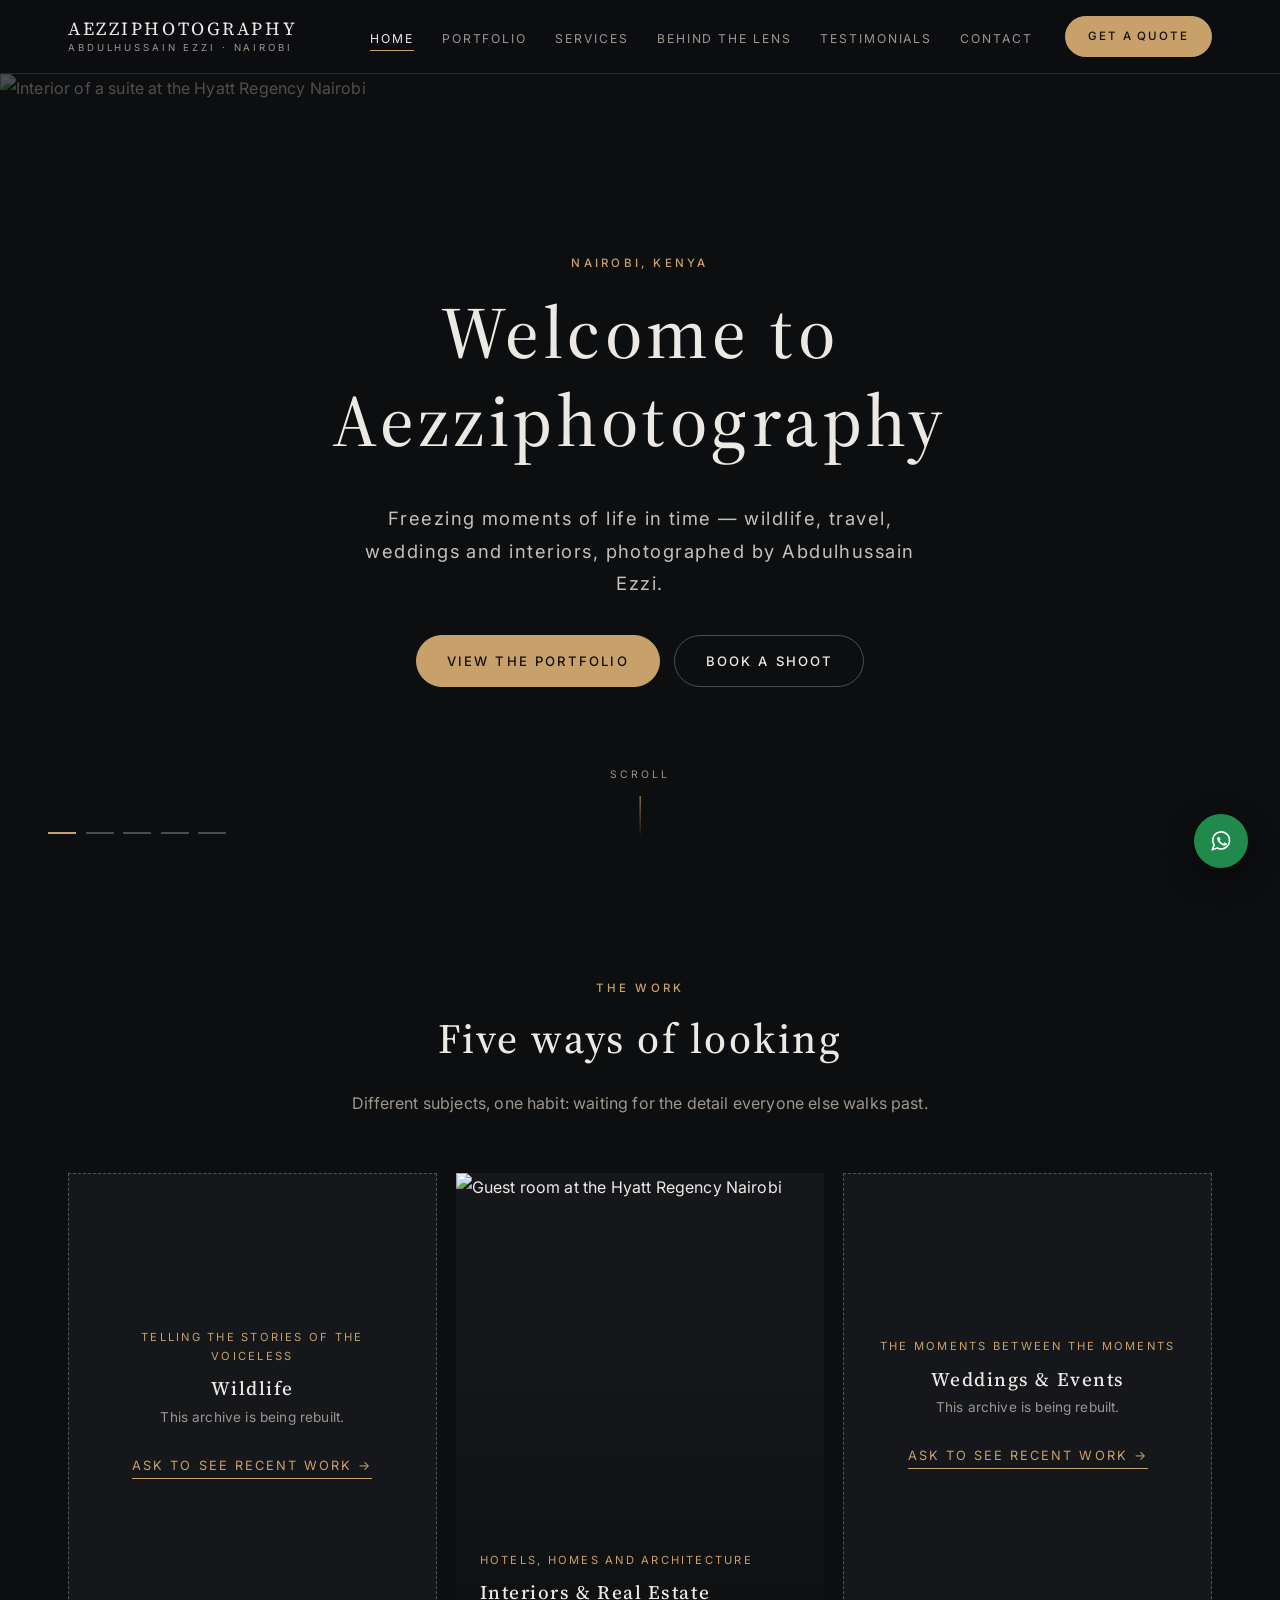
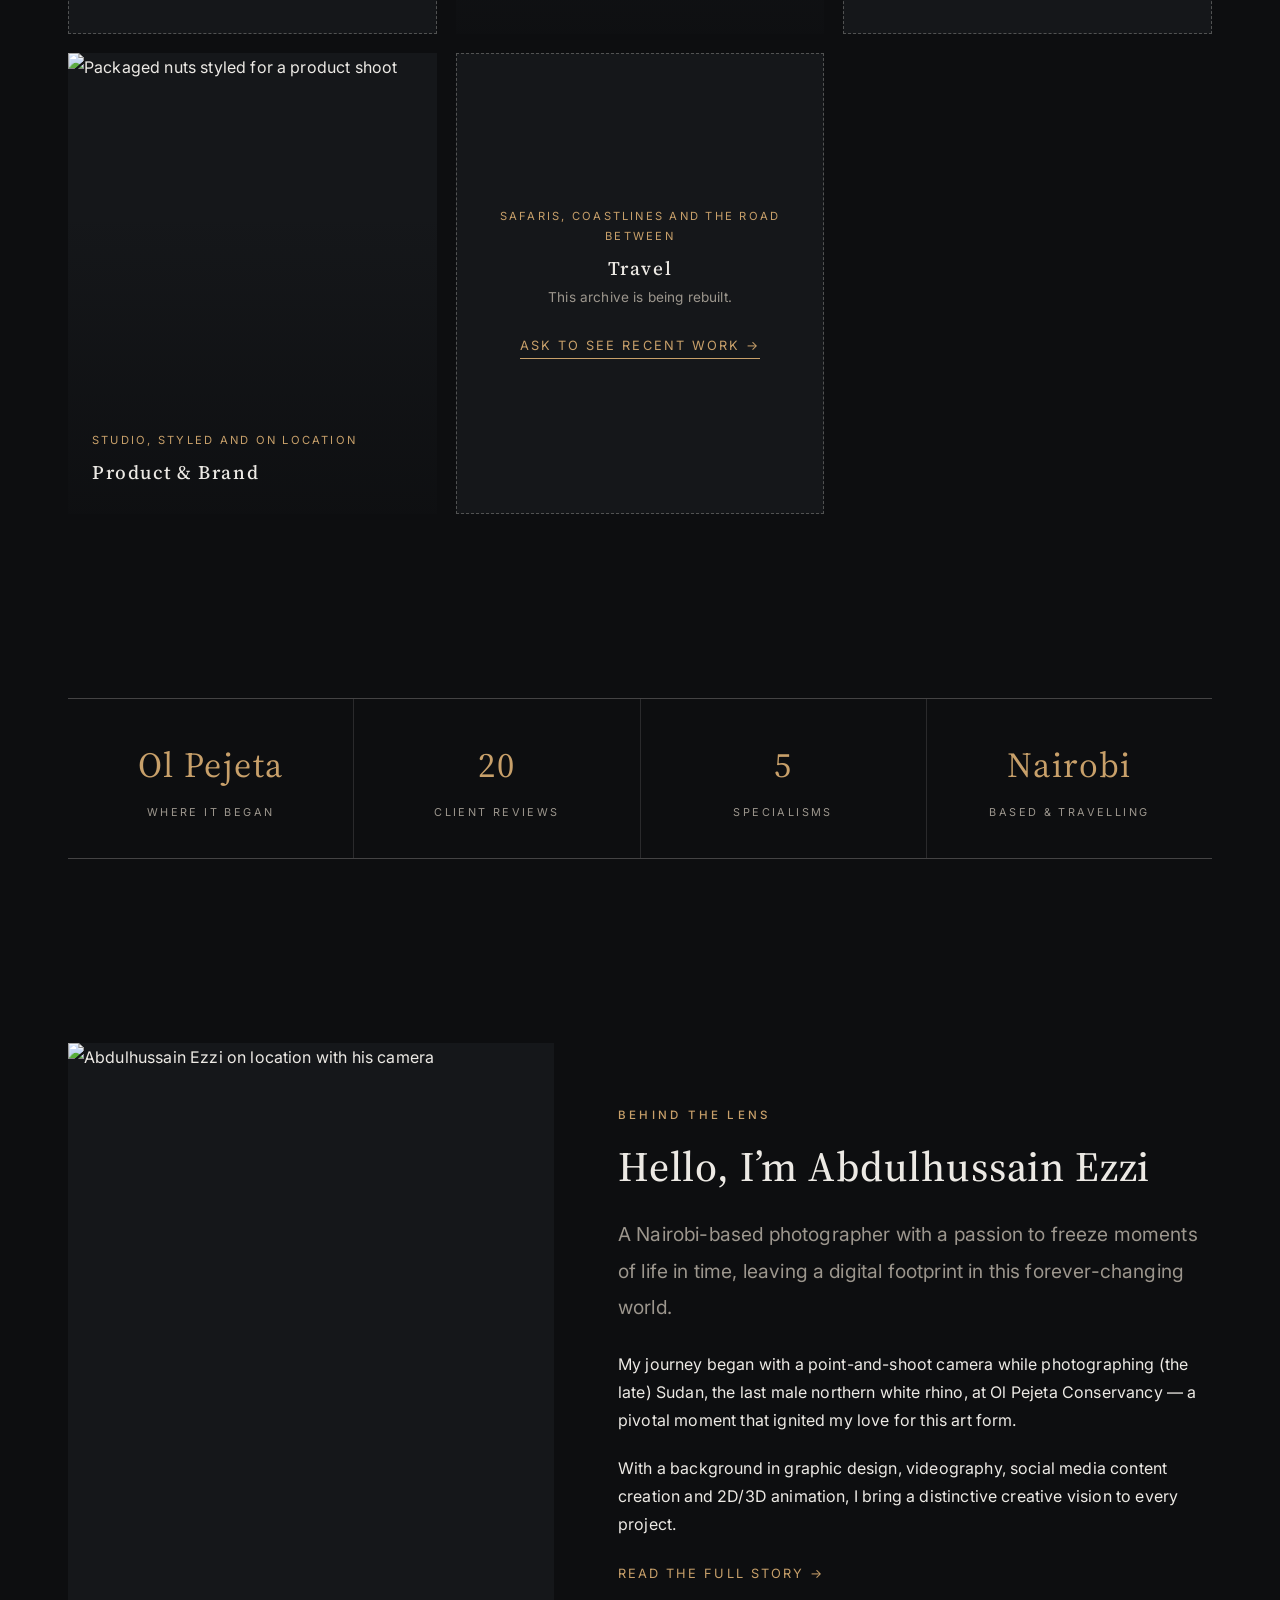
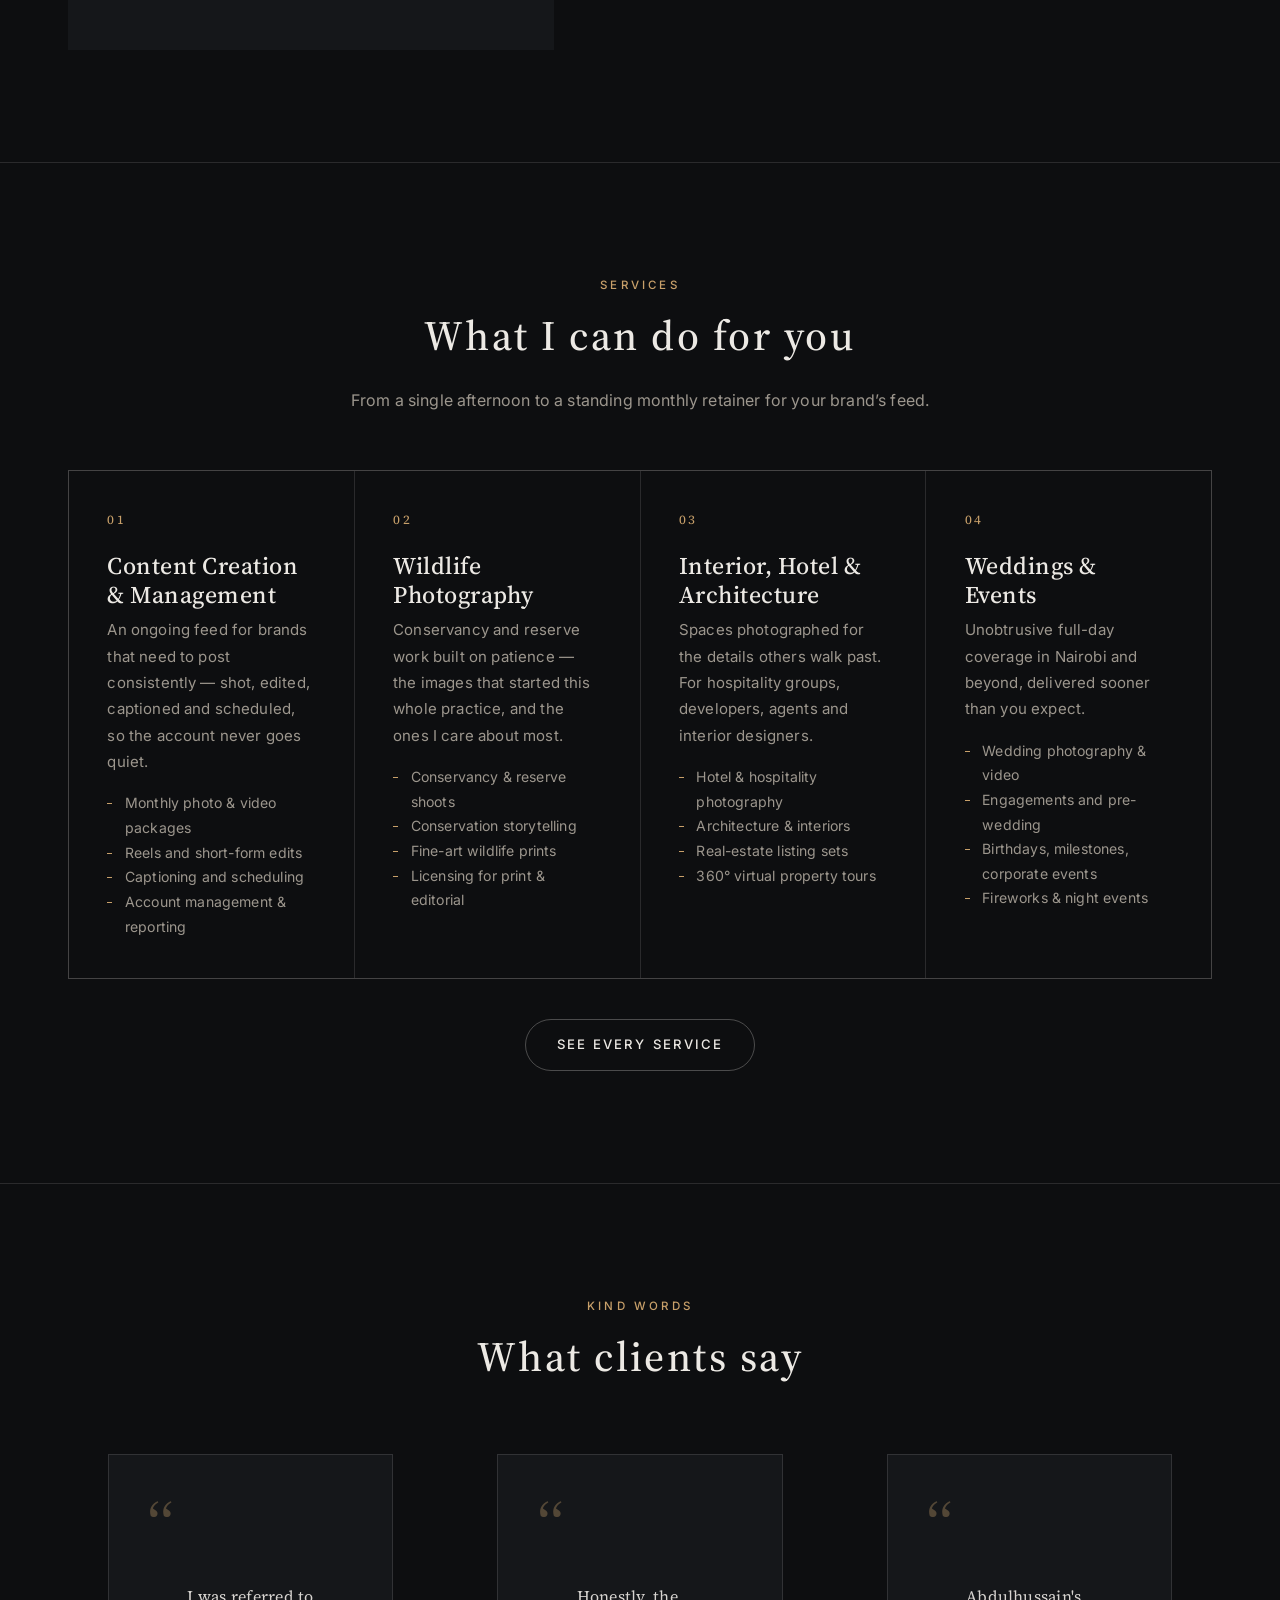
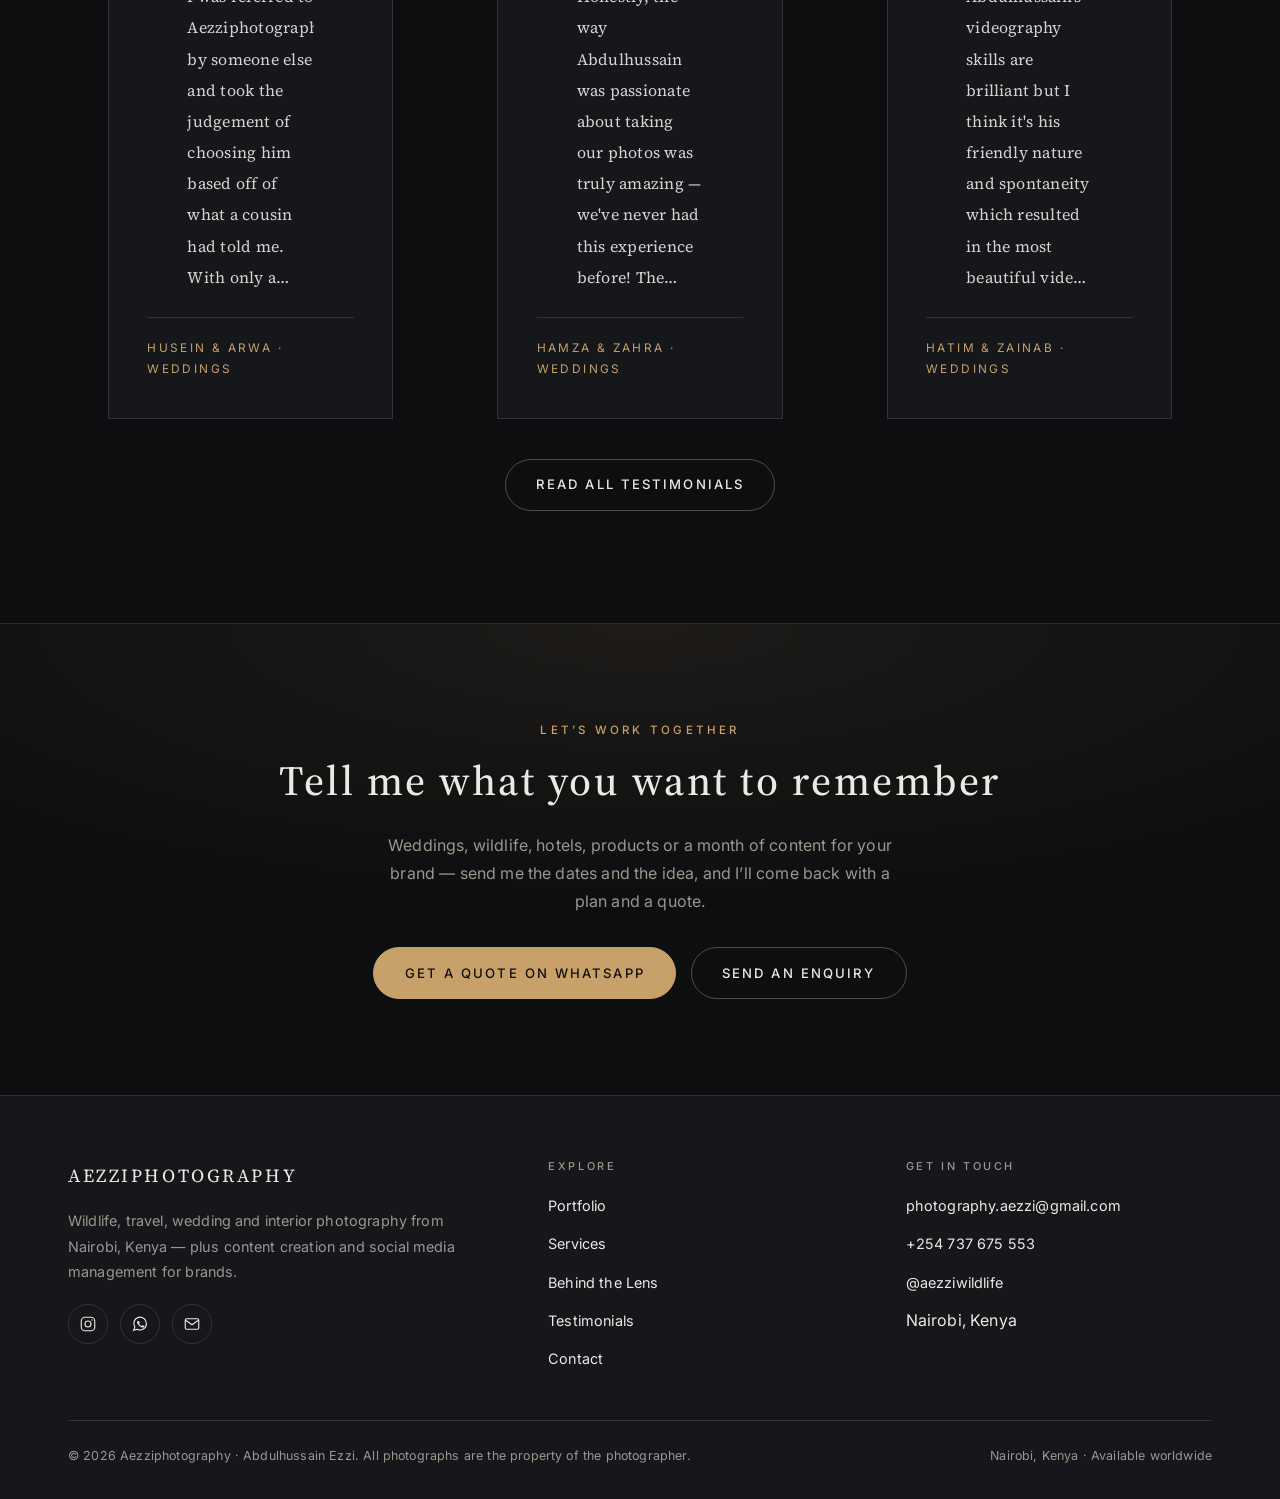
==== index.html @ a9b5842e "Build the Aezziphotography site as a static, build-free rebuild Rebuilds the WordPress (Kaze + Jetpa" ====
<!doctype html>
<html lang="en">
<head>
  <meta charset="utf-8">
  <meta name="viewport" content="width=device-width, initial-scale=1">
  <meta name="theme-color" content="#0d0e10">
  <link rel="icon" href="data:image/svg+xml,<svg xmlns='http://www.w3.org/2000/svg' viewBox='0 0 32 32'><rect width='32' height='32' fill='%230d0e10'/><text x='16' y='23' font-family='Georgia,serif' font-size='19' fill='%23c8a06a' text-anchor='middle'>A</text></svg>">
  <link rel="preconnect" href="https://fonts.googleapis.com">
  <link rel="preconnect" href="https://fonts.gstatic.com" crossorigin>
  <link href="https://fonts.googleapis.com/css2?family=Inter:wght@400;500&family=Source+Serif+4:opsz,wght@8..60,400;8..60,500;8..60,600&display=swap" rel="stylesheet">
  <link rel="stylesheet" href="assets/css/styles.css">
  <title>Aezziphotography — Abdulhussain Ezzi | Photographer in Nairobi, Kenya</title>
  <meta name="description" content="Abdulhussain Ezzi is a Nairobi-based photographer specialising in wildlife, travel, wedding and interior/real-estate photography, with content creation and social media management for brands.">
  <meta property="og:title" content="Aezziphotography — Abdulhussain Ezzi">
  <meta property="og:description" content="Wildlife, travel, wedding and interior photography from Nairobi, Kenya.">
  <meta property="og:type" content="website">
  <meta property="og:image" content="https://aezziphotography.com/wp-content/uploads/2024/08/hyatt-regency-nairobi-4.jpg?w=1200">
  <script type="application/ld+json">
  {
    "@context": "https://schema.org",
    "@type": "ProfessionalService",
    "name": "Aezziphotography",
    "founder": "Abdulhussain Ezzi",
    "description": "Wildlife, travel, wedding and interior/real-estate photography, videography and social media content creation.",
    "address": { "@type": "PostalAddress", "addressLocality": "Nairobi", "addressCountry": "KE" },
    "email": "photography.aezzi@gmail.com",
    "telephone": "+254737675553",
    "sameAs": ["https://www.instagram.com/aezziwildlife/"],
    "areaServed": "Kenya"
  }
  </script>
</head>
<body>
  <a class="skip-link" href="#main">Skip to content</a>

  <header class="site-header">
    <div class="site-header__inner">
      <a class="brand" href="index.html">
        <span class="brand__name">Aezziphotography</span>
        <span class="brand__tag">Abdulhussain Ezzi &middot; Nairobi</span>
      </a>

      <button class="nav-toggle" type="button" aria-expanded="false"
              aria-controls="primary-nav" aria-label="Toggle navigation">
        <span class="nav-toggle__bar"></span>
        <span class="nav-toggle__bar"></span>
        <span class="nav-toggle__bar"></span>
      </button>

      <nav class="nav" id="primary-nav" aria-label="Primary">
        <ul class="nav__list">
          <li><a class="nav__link" href="index.html">Home</a></li>
          <li><a class="nav__link" href="portfolio.html">Portfolio</a></li>
          <li><a class="nav__link" href="services.html">Services</a></li>
          <li><a class="nav__link" href="about.html">Behind the Lens</a></li>
          <li><a class="nav__link" href="testimonials.html">Testimonials</a></li>
          <li><a class="nav__link" href="contact.html">Contact</a></li>
        </ul>
        <a class="btn btn--solid nav__cta" data-href="whatsapp"
           href="http://wa.link/4n0kmk" target="_blank" rel="noopener">Get a quote</a>
      </nav>
    </div>
  </header>

  <main id="main">
    <section class="hero">
      <div class="slideshow" data-slideshow aria-hidden="true"></div>
      <div class="hero__content">
        <span class="eyebrow">Nairobi, Kenya</span>
        <h1 class="hero__title">Welcome to Aezziphotography</h1>
        <p class="hero__sub">
          Freezing moments of life in time &mdash; wildlife, travel, weddings and interiors,
          photographed by Abdulhussain Ezzi.
        </p>
        <div class="btn-row btn-row--center">
          <a class="btn btn--solid" href="portfolio.html">View the portfolio</a>
          <a class="btn" href="contact.html">Book a shoot</a>
        </div>
      </div>
      <div class="slideshow__dots" data-slideshow-dots></div>
      <span class="hero__scroll">Scroll</span>
    </section>

    <section class="section">
      <div class="wrap">
        <div class="section-head reveal">
          <span class="eyebrow">The work</span>
          <h2>Five ways of looking</h2>
          <p>Different subjects, one habit: waiting for the detail everyone else walks past.</p>
        </div>
        <div class="cat-grid" data-categories></div>
      </div>
    </section>

    <section class="section--tight">
      <div class="wrap">
        <div class="stats reveal">
          <div class="stat"><span class="stat__value">Ol Pejeta</span><span class="stat__label">Where it began</span></div>
          <div class="stat"><span class="stat__value">20</span><span class="stat__label">Client reviews</span></div>
          <div class="stat"><span class="stat__value">5</span><span class="stat__label">Specialisms</span></div>
          <div class="stat"><span class="stat__value">Nairobi</span><span class="stat__label">Based &amp; travelling</span></div>
        </div>
      </div>
    </section>

    <section class="section">
      <div class="wrap">
        <div class="split">
          <div class="split__media reveal">
            <img src="https://aezziphotography.com/wp-content/uploads/2024/07/17220050285415121593955415211141.jpg?w=1000"
                 alt="Abdulhussain Ezzi on location with his camera" loading="lazy" decoding="async">
          </div>
          <div class="reveal">
            <span class="eyebrow">Behind the lens</span>
            <h2>Hello, I&rsquo;m Abdulhussain Ezzi</h2>
            <p class="lede">
              A Nairobi-based photographer with a passion to freeze moments of life in time,
              leaving a digital footprint in this forever-changing world.
            </p>
            <p>
              My journey began with a point-and-shoot camera while photographing (the late) Sudan,
              the last male northern white rhino, at Ol&nbsp;Pejeta Conservancy &mdash; a pivotal
              moment that ignited my love for this art form.
            </p>
            <p>
              With a background in graphic design, videography, social media content creation and
              2D/3D animation, I bring a distinctive creative vision to every project.
            </p>
            <a class="link-arrow" href="about.html">Read the full story &rarr;</a>
          </div>
        </div>
      </div>
    </section>

    <section class="section section--edge">
      <div class="wrap">
        <div class="section-head reveal">
          <span class="eyebrow">Services</span>
          <h2>What I can do for you</h2>
          <p>From a single afternoon to a standing monthly retainer for your brand&rsquo;s feed.</p>
        </div>
        <div class="service-grid" data-services="featured"></div>
        <div class="btn-row btn-row--center" style="margin-top:2.5rem">
          <a class="btn" href="services.html">See every service</a>
        </div>
      </div>
    </section>

    <section class="section section--edge">
      <div class="wrap">
        <div class="section-head reveal">
          <span class="eyebrow">Kind words</span>
          <h2>What clients say</h2>
        </div>
        <div class="quote-grid quote-grid--preview" data-testimonials data-limit="3"></div>
        <div class="btn-row btn-row--center" style="margin-top:2.5rem">
          <a class="btn" href="testimonials.html">Read all testimonials</a>
        </div>
      </div>
    </section>
  <section class="cta">
    <div class="wrap wrap--narrow">
      <span class="eyebrow">Let&rsquo;s work together</span>
      <h2>Tell me what you want to remember</h2>
      <p>Weddings, wildlife, hotels, products or a month of content for your brand &mdash;
         send me the dates and the idea, and I&rsquo;ll come back with a plan and a quote.</p>
      <div class="btn-row btn-row--center">
        <a class="btn btn--solid" data-href="whatsapp"
           href="http://wa.link/4n0kmk" target="_blank" rel="noopener">Get a quote on WhatsApp</a>
        <a class="btn" href="contact.html">Send an enquiry</a>
      </div>
    </div>
  </section>
  </main>
  <footer class="site-footer">
    <div class="wrap">
      <div class="site-footer__grid">
        <div>
          <span class="brand__name">Aezziphotography</span>
          <p style="margin-top:1rem">
            Wildlife, travel, wedding and interior photography from Nairobi, Kenya —
            plus content creation and social media management for brands.
          </p>
          <div class="socials">
            <a data-href="instagram" href="https://www.instagram.com/aezziwildlife/"
               target="_blank" rel="noopener" aria-label="Instagram">
              <svg width="18" height="18" viewBox="0 0 24 24" fill="none" stroke="currentColor" stroke-width="1.5" aria-hidden="true">
                <rect x="3" y="3" width="18" height="18" rx="5"/><circle cx="12" cy="12" r="4"/><circle cx="17.5" cy="6.5" r="1" fill="currentColor" stroke="none"/>
              </svg>
            </a>
            <a data-href="whatsapp" href="http://wa.link/4n0kmk"
               target="_blank" rel="noopener" aria-label="WhatsApp">
              <svg width="18" height="18" viewBox="0 0 24 24" fill="none" stroke="currentColor" stroke-width="1.5" aria-hidden="true">
                <path d="M20.5 11.6a8.4 8.4 0 0 1-12.3 7.4L3.5 20.5l1.6-4.6a8.4 8.4 0 1 1 15.4-4.3Z"/>
                <path d="M8.9 8.3c.2-.4.4-.4.7-.4h.5c.2 0 .4 0 .6.5l.8 1.9c.1.2 0 .4-.1.5l-.4.5c-.1.2-.2.3 0 .6a7 7 0 0 0 3 2.6c.3.1.5.1.6-.1l.6-.7c.2-.2.3-.2.6-.1l1.8.9c.3.1.4.2.4.4a2 2 0 0 1-1.3 1.7c-.6.2-1.4.3-3.7-.7a9.4 9.4 0 0 1-4.3-4.2c-.7-1.3-.7-2.3-.5-2.9Z" fill="currentColor" stroke="none"/>
              </svg>
            </a>
            <a data-href="email" href="mailto:photography.aezzi@gmail.com" aria-label="Email">
              <svg width="18" height="18" viewBox="0 0 24 24" fill="none" stroke="currentColor" stroke-width="1.5" aria-hidden="true">
                <rect x="3" y="5" width="18" height="14" rx="2"/><path d="m3.5 7 8.5 6 8.5-6"/>
              </svg>
            </a>
          </div>
        </div>

        <div>
          <h4>Explore</h4>
          <ul class="footer-list">
            <li><a href="portfolio.html">Portfolio</a></li>
            <li><a href="services.html">Services</a></li>
            <li><a href="about.html">Behind the Lens</a></li>
            <li><a href="testimonials.html">Testimonials</a></li>
            <li><a href="contact.html">Contact</a></li>
          </ul>
        </div>

        <div>
          <h4>Get in touch</h4>
          <ul class="footer-list">
            <li><a data-href="email" data-site="email" href="mailto:photography.aezzi@gmail.com">photography.aezzi@gmail.com</a></li>
            <li><a data-href="phone" data-site="phone" href="tel:+254737675553">+254 737 675 553</a></li>
            <li><a data-href="instagram" data-site="instagramHandle" href="https://www.instagram.com/aezziwildlife/" target="_blank" rel="noopener">@aezziwildlife</a></li>
            <li>Nairobi, Kenya</li>
          </ul>
        </div>
      </div>

      <div class="site-footer__base">
        <span>&copy; <span data-year>2026</span> Aezziphotography &middot; Abdulhussain Ezzi. All photographs are the property of the photographer.</span>
        <span>Nairobi, Kenya &middot; Available worldwide</span>
      </div>
    </div>
  </footer>

  <a class="fab" data-href="whatsapp" href="http://wa.link/4n0kmk"
     target="_blank" rel="noopener" aria-label="Message Abdulhussain on WhatsApp">
    <svg width="24" height="24" viewBox="0 0 24 24" fill="none" stroke="currentColor" stroke-width="1.6" aria-hidden="true">
      <path d="M20.5 11.6a8.4 8.4 0 0 1-12.3 7.4L3.5 20.5l1.6-4.6a8.4 8.4 0 1 1 15.4-4.3Z"/>
      <path d="M8.9 8.3c.2-.4.4-.4.7-.4h.5c.2 0 .4 0 .6.5l.8 1.9c.1.2 0 .4-.1.5l-.4.5c-.1.2-.2.3 0 .6a7 7 0 0 0 3 2.6c.3.1.5.1.6-.1l.6-.7c.2-.2.3-.2.6-.1l1.8.9c.3.1.4.2.4.4a2 2 0 0 1-1.3 1.7c-.6.2-1.4.3-3.7-.7a9.4 9.4 0 0 1-4.3-4.2c-.7-1.3-.7-2.3-.5-2.9Z" fill="currentColor" stroke="none"/>
    </svg>
  </a>

  <script src="assets/js/site-data.js"></script>
  <script src="assets/js/main.js"></script>
</body>
</html>
---- assets/css/styles.css ----
/* ==========================================================================
   Aezziphotography — Abdulhussain Ezzi
   Design system + components for a static, build-free photography site.
   ========================================================================== */

/* --------------------------------------------------------------- Tokens -- */
:root {
  --bg:            #0d0e10;
  --bg-elev:       #15171a;
  --bg-elev-2:     #1c1f23;
  --text:          #ece9e4;
  --muted:         #9c968d;
  --line:          rgba(236, 233, 228, 0.13);
  --line-strong:   rgba(236, 233, 228, 0.28);
  --accent:        #c8a06a;
  --accent-bright: #e0bc8a;
  --accent-dim:    rgba(200, 160, 106, 0.14);

  --font-display: "Source Serif 4", "Iowan Old Style", Georgia, "Times New Roman", serif;
  --font-body:    "Inter", -apple-system, BlinkMacSystemFont, "Segoe UI", Roboto, Helvetica, Arial, sans-serif;

  --wrap:      1240px;
  --wrap-text: 760px;
  --gutter:    clamp(1.25rem, 4vw, 3rem);

  --header-h: 74px;
  --radius:   2px;
  --ease:     cubic-bezier(0.22, 0.61, 0.36, 1);
}

/* ---------------------------------------------------------------- Reset -- */
*, *::before, *::after { box-sizing: border-box; }

html {
  -webkit-text-size-adjust: 100%;
  scroll-behavior: smooth;
  scroll-padding-top: calc(var(--header-h) + 1rem);
}

body {
  margin: 0;
  background: var(--bg);
  color: var(--text);
  font-family: var(--font-body);
  font-size: 1rem;
  line-height: 1.75;
  letter-spacing: 0.01em;
  -webkit-font-smoothing: antialiased;
  text-rendering: optimizeLegibility;
  overflow-x: hidden;
}

body.is-locked { overflow: hidden; }

img, picture, video { display: block; max-width: 100%; height: auto; }
button, input, textarea, select { font: inherit; color: inherit; }
a { color: inherit; text-decoration: none; }

h1, h2, h3, h4 {
  font-family: var(--font-display);
  font-weight: 500;
  line-height: 1.2;
  margin: 0 0 0.6em;
  letter-spacing: 0.02em;
}

h1 { font-size: clamp(2.25rem, 6vw, 3.9rem); }
h2 { font-size: clamp(1.7rem, 4vw, 2.6rem); }
h3 { font-size: clamp(1.2rem, 2.2vw, 1.5rem); }

p { margin: 0 0 1.25em; }
p:last-child { margin-bottom: 0; }

::selection { background: var(--accent); color: #12100c; }

:focus-visible {
  outline: 2px solid var(--accent-bright);
  outline-offset: 3px;
  border-radius: var(--radius);
}

/* ------------------------------------------------------------- Utility -- */
.wrap {
  width: 100%;
  max-width: var(--wrap);
  margin-inline: auto;
  padding-inline: var(--gutter);
}

.wrap--narrow { max-width: calc(var(--wrap-text) + var(--gutter) * 2); }

.section { padding-block: clamp(3.5rem, 9vw, 7rem); }
.section--tight { padding-block: clamp(2.5rem, 6vw, 4.5rem); }
.section--edge { border-top: 1px solid var(--line); }

.lede {
  font-size: clamp(1.05rem, 1.6vw, 1.2rem);
  color: var(--muted);
  line-height: 1.9;
}

.center { text-align: center; }

.skip-link {
  position: absolute;
  left: 50%;
  top: 0;
  translate: -50% -150%;
  z-index: 200;
  padding: 0.7rem 1.25rem;
  background: var(--accent);
  color: #12100c;
  font-size: 0.85rem;
  letter-spacing: 0.08em;
  text-transform: uppercase;
  transition: translate 0.2s var(--ease);
}
.skip-link:focus { translate: -50% 0; }

.sr-only {
  position: absolute;
  width: 1px; height: 1px;
  padding: 0; margin: -1px;
  overflow: hidden;
  clip-path: inset(50%);
  white-space: nowrap;
}

/* Small letter-spaced label, echoing the original theme's type treatment. */
.eyebrow {
  display: block;
  font-family: var(--font-body);
  font-size: 0.72rem;
  font-weight: 500;
  letter-spacing: 0.28em;
  text-transform: uppercase;
  color: var(--accent);
  margin-bottom: 1rem;
}

.rule {
  border: 0;
  border-top: 1px solid var(--line);
  margin: 0;
}

/* ------------------------------------------------------------- Buttons -- */
.btn {
  --btn-bg: transparent;
  --btn-fg: var(--text);
  --btn-bd: var(--line-strong);
  display: inline-flex;
  align-items: center;
  justify-content: center;
  gap: 0.6rem;
  padding: 0.85rem 1.9rem;
  background: var(--btn-bg);
  color: var(--btn-fg);
  border: 1px solid var(--btn-bd);
  border-radius: 100px;
  font-size: 0.82rem;
  font-weight: 500;
  letter-spacing: 0.16em;
  text-transform: uppercase;
  cursor: pointer;
  transition: background 0.25s var(--ease), color 0.25s var(--ease),
              border-color 0.25s var(--ease), transform 0.25s var(--ease);
}

.btn:hover { transform: translateY(-2px); border-color: var(--accent); color: var(--accent-bright); }

.btn--solid {
  --btn-bg: var(--accent);
  --btn-fg: #12100c;
  --btn-bd: var(--accent);
}
.btn--solid:hover { --btn-bg: var(--accent-bright); --btn-bd: var(--accent-bright); --btn-fg: #12100c; color: #12100c; }

.btn--block { width: 100%; }

.btn-row {
  display: flex;
  flex-wrap: wrap;
  gap: 0.9rem;
  align-items: center;
}
.btn-row--center { justify-content: center; }

/* Underlined text link with an animated rule. */
.link-arrow {
  display: inline-flex;
  align-items: center;
  gap: 0.5rem;
  font-size: 0.8rem;
  letter-spacing: 0.16em;
  text-transform: uppercase;
  color: var(--accent);
  padding-bottom: 2px;
  background-image: linear-gradient(var(--accent), var(--accent));
  background-size: 0% 1px;
  background-position: 0 100%;
  background-repeat: no-repeat;
  transition: background-size 0.3s var(--ease);
}
.link-arrow:hover { background-size: 100% 1px; }

/* -------------------------------------------------------------- Header -- */
.site-header {
  position: sticky;
  top: 0;
  z-index: 100;
  height: var(--header-h);
  display: flex;
  align-items: center;
  background: color-mix(in srgb, var(--bg) 88%, transparent);
  backdrop-filter: blur(14px);
  -webkit-backdrop-filter: blur(14px);
  border-bottom: 1px solid var(--line);
}

.site-header__inner {
  display: flex;
  align-items: center;
  justify-content: space-between;
  gap: 1.5rem;
  width: 100%;
  max-width: var(--wrap);
  margin-inline: auto;
  padding-inline: var(--gutter);
}

.brand {
  display: flex;
  flex-direction: column;
  line-height: 1.1;
}
.brand__name {
  font-family: var(--font-display);
  font-size: 1.15rem;
  letter-spacing: 0.14em;
  text-transform: uppercase;
}
.brand__tag {
  font-size: 0.6rem;
  letter-spacing: 0.3em;
  text-transform: uppercase;
  color: var(--muted);
  margin-top: 0.25rem;
}

.nav { display: flex; align-items: center; gap: 2rem; }

.nav__list {
  display: flex;
  align-items: center;
  gap: 1.75rem;
  list-style: none;
  margin: 0;
  padding: 0;
}

.nav__link {
  position: relative;
  font-size: 0.76rem;
  letter-spacing: 0.16em;
  text-transform: uppercase;
  color: var(--muted);
  padding-block: 0.35rem;
  transition: color 0.25s var(--ease);
}
.nav__link::after {
  content: "";
  position: absolute;
  left: 0; bottom: 0;
  width: 100%; height: 1px;
  background: var(--accent);
  scale: 0 1;
  transform-origin: left;
  transition: scale 0.3s var(--ease);
}
.nav__link:hover { color: var(--text); }
.nav__link:hover::after,
.nav__link[aria-current="page"]::after { scale: 1 1; }
.nav__link[aria-current="page"] { color: var(--text); }

.nav__cta { padding: 0.6rem 1.4rem; font-size: 0.72rem; }

.nav-toggle {
  display: none;
  width: 44px; height: 44px;
  background: none;
  border: 1px solid var(--line);
  border-radius: var(--radius);
  cursor: pointer;
  padding: 0;
  place-items: center;
}
.nav-toggle__bar {
  display: block;
  width: 20px; height: 1px;
  background: var(--text);
  margin: 4px auto;
  transition: translate 0.25s var(--ease), rotate 0.25s var(--ease), opacity 0.2s var(--ease);
}
.nav-toggle[aria-expanded="true"] .nav-toggle__bar:nth-child(1) { translate: 0 5px; rotate: 45deg; }
.nav-toggle[aria-expanded="true"] .nav-toggle__bar:nth-child(2) { opacity: 0; }
.nav-toggle[aria-expanded="true"] .nav-toggle__bar:nth-child(3) { translate: 0 -5px; rotate: -45deg; }

@media (max-width: 900px) {
  .nav-toggle { display: grid; }
  .nav {
    position: fixed;
    inset: var(--header-h) 0 auto 0;
    flex-direction: column;
    align-items: stretch;
    gap: 0;
    padding: 1.5rem var(--gutter) 2.5rem;
    background: var(--bg-elev);
    border-bottom: 1px solid var(--line);
    max-height: calc(100dvh - var(--header-h));
    overflow-y: auto;
    translate: 0 -12px;
    opacity: 0;
    visibility: hidden;
    transition: translate 0.3s var(--ease), opacity 0.3s var(--ease), visibility 0.3s;
  }
  .nav.is-open { translate: 0 0; opacity: 1; visibility: visible; }
  .nav__list { flex-direction: column; align-items: stretch; gap: 0; }
  .nav__link {
    display: block;
    padding: 1rem 0;
    font-size: 0.9rem;
    border-bottom: 1px solid var(--line);
  }
  .nav__link::after { display: none; }
  .nav__cta { margin-top: 1.5rem; align-self: flex-start; }
}

/* ---------------------------------------------------------------- Hero -- */
.hero {
  position: relative;
  min-height: min(88svh, 820px);
  display: grid;
  place-items: center;
  overflow: hidden;
  isolation: isolate;
}

.hero--page { min-height: min(52svh, 520px); }

.slideshow {
  position: absolute;
  inset: 0;
  z-index: -2;
}

.slideshow__slide {
  position: absolute;
  inset: 0;
  opacity: 0;
  transition: opacity 1.6s var(--ease);
}
.slideshow__slide.is-active { opacity: 1; }
.slideshow__slide img {
  width: 100%;
  height: 100%;
  object-fit: cover;
  /* Slow drift keeps a still frame from reading as a broken image. */
  animation: hero-drift 18s ease-in-out infinite alternate;
}

@keyframes hero-drift {
  from { scale: 1.02; }
  to   { scale: 1.1; }
}

.hero::after {
  content: "";
  position: absolute;
  inset: 0;
  z-index: -1;
  background:
    linear-gradient(180deg, rgba(13, 14, 16, 0.72) 0%, rgba(13, 14, 16, 0.42) 40%, rgba(13, 14, 16, 0.92) 100%);
}

.hero__content {
  position: relative;
  text-align: center;
  padding: clamp(4rem, 12vw, 8rem) var(--gutter);
  max-width: 900px;
}

.hero__title {
  font-size: clamp(2.4rem, 7vw, 4.6rem);
  letter-spacing: 0.06em;
  margin-bottom: 0.5em;
  text-wrap: balance;
}

.hero__sub {
  color: rgba(236, 233, 228, 0.82);
  font-size: clamp(1rem, 1.8vw, 1.15rem);
  letter-spacing: 0.08em;
  max-width: 46ch;
  margin-inline: auto;
  margin-bottom: 2.25rem;
}

.hero__scroll {
  position: absolute;
  left: 50%;
  bottom: 1.75rem;
  translate: -50% 0;
  font-size: 0.65rem;
  letter-spacing: 0.3em;
  text-transform: uppercase;
  color: var(--muted);
  display: flex;
  flex-direction: column;
  align-items: center;
  gap: 0.75rem;
}
.hero__scroll::after {
  content: "";
  width: 1px; height: 42px;
  background: linear-gradient(var(--accent), transparent);
  animation: scroll-pulse 2.4s ease-in-out infinite;
}
@keyframes scroll-pulse {
  0%, 100% { opacity: 0.3; scale: 1 0.6; }
  50%      { opacity: 1;   scale: 1 1; }
}

.slideshow__dots {
  position: absolute;
  left: var(--gutter);
  bottom: 2rem;
  display: flex;
  gap: 0.6rem;
  z-index: 2;
}
@media (max-width: 640px) {
  .slideshow__dots { left: 50%; translate: -50% 0; bottom: 4.5rem; }
}
.slideshow__dot {
  width: 28px; height: 2px;
  padding: 0;
  border: 0;
  background: rgba(236, 233, 228, 0.28);
  cursor: pointer;
  transition: background 0.3s var(--ease);
}
.slideshow__dot.is-active { background: var(--accent); }

/* --------------------------------------------------------- Page header -- */
.page-head {
  padding-block: clamp(3rem, 8vw, 5.5rem) clamp(2rem, 5vw, 3rem);
  text-align: center;
  border-bottom: 1px solid var(--line);
}
.page-head h1 { margin-bottom: 0.35em; letter-spacing: 0.06em; }
.page-head p { color: var(--muted); max-width: 60ch; margin-inline: auto; }

/* ------------------------------------------------------- Section header -- */
.section-head {
  text-align: center;
  max-width: 66ch;
  margin: 0 auto clamp(2.5rem, 5vw, 3.5rem);
}
.section-head h2 { letter-spacing: 0.06em; }
.section-head p { color: var(--muted); }

/* ------------------------------------------------------------ About/split */
.split {
  display: grid;
  grid-template-columns: minmax(0, 0.9fr) minmax(0, 1.1fr);
  gap: clamp(2rem, 5vw, 4.5rem);
  align-items: center;
}
@media (max-width: 860px) { .split { grid-template-columns: 1fr; } }

.split__media {
  position: relative;
  aspect-ratio: 4 / 5;
  overflow: hidden;
  background: var(--bg-elev);
}
.split__media img {
  width: 100%; height: 100%;
  object-fit: cover;
  object-position: 70% 40%;
  transition: scale 0.9s var(--ease);
}
.split__media:hover img { scale: 1.04; }

/* ------------------------------------------------------------ Services -- */
.service-grid {
  display: grid;
  grid-template-columns: repeat(auto-fit, minmax(260px, 1fr));
  gap: 1px;
  background: var(--line);
  border: 1px solid var(--line);
}

.service {
  background: var(--bg);
  padding: clamp(1.75rem, 3vw, 2.5rem);
  transition: background 0.35s var(--ease);
}
.service:hover { background: var(--bg-elev); }

.service__num {
  font-family: var(--font-display);
  font-size: 0.8rem;
  letter-spacing: 0.2em;
  color: var(--accent);
  display: block;
  margin-bottom: 1.25rem;
}
.service h3 { margin-bottom: 0.5rem; }
.service p { color: var(--muted); font-size: 0.94rem; margin: 0; }

.service__list {
  list-style: none;
  margin: 1rem 0 0;
  padding: 0;
  font-size: 0.88rem;
  color: var(--muted);
}
.service__list li { padding-left: 1.1rem; position: relative; }
.service__list li::before {
  content: "";
  position: absolute;
  left: 0; top: 0.85em;
  width: 5px; height: 1px;
  background: var(--accent);
}

/* -------------------------------------------------------- Category grid -- */
.cat-grid {
  display: grid;
  grid-template-columns: repeat(auto-fit, minmax(min(100%, 320px), 1fr));
  gap: clamp(0.75rem, 1.5vw, 1.25rem);
}

.cat {
  position: relative;
  display: block;
  aspect-ratio: 4 / 5;
  overflow: hidden;
  background: var(--bg-elev);
}
.cat img {
  width: 100%; height: 100%;
  object-fit: cover;
  transition: scale 0.8s var(--ease), filter 0.5s var(--ease);
  filter: saturate(0.9);
}
.cat:hover img { scale: 1.06; filter: saturate(1.05); }
.cat::after {
  content: "";
  position: absolute;
  inset: 0;
  background: linear-gradient(180deg, transparent 35%, rgba(13, 14, 16, 0.85) 100%);
}
.cat__label {
  position: absolute;
  left: 0; right: 0; bottom: 0;
  z-index: 1;
  padding: 1.5rem;
  display: flex;
  flex-direction: column;
  gap: 0.35rem;
}
.cat__label strong {
  font-family: var(--font-display);
  font-size: 1.2rem;
  font-weight: 500;
  letter-spacing: 0.08em;
}
.cat__label span {
  font-size: 0.7rem;
  letter-spacing: 0.2em;
  text-transform: uppercase;
  color: var(--accent);
}

/* Placeholder tile used where the archive has no photograph yet. */
.cat--empty {
  display: grid;
  place-items: center;
  border: 1px dashed var(--line-strong);
  text-align: center;
  padding: 2rem;
}
.cat--empty::after { display: none; }
.cat--empty p { color: var(--muted); font-size: 0.85rem; margin: 0 0 1.25rem; }
.cat--empty:hover { border-color: var(--accent); }
.cat--empty .link-arrow { background-size: 100% 1px; }

/* ------------------------------------------------------------- Gallery -- */
.gallery-nav {
  display: flex;
  flex-wrap: wrap;
  gap: 0.5rem;
  justify-content: center;
  padding-block: 2rem;
}

.gallery-nav__btn {
  background: none;
  border: 1px solid var(--line);
  border-radius: 100px;
  padding: 0.55rem 1.3rem;
  font-size: 0.72rem;
  letter-spacing: 0.16em;
  text-transform: uppercase;
  color: var(--muted);
  cursor: pointer;
  transition: all 0.25s var(--ease);
}
.gallery-nav__btn:hover { color: var(--text); border-color: var(--line-strong); }
.gallery-nav__btn.is-active {
  background: var(--accent-dim);
  border-color: var(--accent);
  color: var(--accent-bright);
}

.gallery-set + .gallery-set { margin-top: clamp(3rem, 7vw, 5rem); }

.gallery-set__head {
  display: flex;
  align-items: baseline;
  justify-content: space-between;
  gap: 1.5rem;
  flex-wrap: wrap;
  padding-bottom: 1.25rem;
  margin-bottom: 1.75rem;
  border-bottom: 1px solid var(--line);
}
.gallery-set__head h2 { margin: 0; letter-spacing: 0.06em; }
.gallery-set__head p { color: var(--muted); font-size: 0.9rem; margin: 0; max-width: 48ch; }

/* Masonry via CSS columns — no layout library, no jank on load. */
.masonry {
  columns: 3 300px;
  column-gap: clamp(0.6rem, 1.2vw, 1rem);
}
@media (max-width: 640px) { .masonry { columns: 1; } }

.masonry__item {
  break-inside: avoid;
  margin-bottom: clamp(0.6rem, 1.2vw, 1rem);
  position: relative;
  display: block;
  width: 100%;
  padding: 0;
  border: 0;
  background: var(--bg-elev);
  cursor: zoom-in;
  overflow: hidden;
}
.masonry__item img {
  width: 100%;
  transition: scale 0.7s var(--ease), opacity 0.4s var(--ease);
  opacity: 0;
}
.masonry__item img.is-loaded { opacity: 1; }
.masonry__item:hover img { scale: 1.04; }
.masonry__item::after {
  content: "";
  position: absolute;
  inset: 0;
  background: rgba(13, 14, 16, 0.25);
  opacity: 0;
  transition: opacity 0.35s var(--ease);
  pointer-events: none;
}
.masonry__item:hover::after { opacity: 1; }

/* ------------------------------------------------------------ Lightbox -- */
.lightbox {
  position: fixed;
  inset: 0;
  z-index: 200;
  display: grid;
  place-items: center;
  background: rgba(8, 9, 10, 0.96);
  backdrop-filter: blur(6px);
  -webkit-backdrop-filter: blur(6px);
  opacity: 0;
  visibility: hidden;
  transition: opacity 0.3s var(--ease), visibility 0.3s;
}
.lightbox.is-open { opacity: 1; visibility: visible; }

.lightbox__figure {
  margin: 0;
  max-width: min(94vw, 1500px);
  max-height: 88svh;
  display: flex;
  flex-direction: column;
  align-items: center;
  gap: 1rem;
}
.lightbox__img {
  max-width: 100%;
  max-height: 80svh;
  width: auto;
  object-fit: contain;
}
.lightbox__caption {
  font-size: 0.78rem;
  letter-spacing: 0.16em;
  text-transform: uppercase;
  color: var(--muted);
}

.lightbox__btn {
  position: absolute;
  display: grid;
  place-items: center;
  width: 52px; height: 52px;
  background: rgba(21, 23, 26, 0.7);
  border: 1px solid var(--line);
  border-radius: 50%;
  color: var(--text);
  cursor: pointer;
  transition: background 0.25s var(--ease), border-color 0.25s var(--ease);
}
.lightbox__btn:hover { background: var(--bg-elev-2); border-color: var(--accent); }
.lightbox__btn--close { top: 1.25rem; right: 1.25rem; }
.lightbox__btn--prev  { left: 1.25rem;  top: 50%; translate: 0 -50%; }
.lightbox__btn--next  { right: 1.25rem; top: 50%; translate: 0 -50%; }

@media (max-width: 640px) {
  .lightbox__btn--prev { left: 0.5rem; }
  .lightbox__btn--next { right: 0.5rem; }
}

/* -------------------------------------------------------- Testimonials -- */
.quote-grid {
  columns: 3 330px;
  column-gap: clamp(1rem, 2vw, 1.5rem);
}

/* The front-page preview shows three cards side by side, so their text is
   clamped to keep the row even. */
.quote-grid--preview {
  columns: auto;
  display: grid;
  grid-template-columns: repeat(auto-fit, minmax(min(100%, 300px), 1fr));
  gap: clamp(1rem, 2vw, 1.5rem);
}
.quote-grid--preview .quote__text {
  display: -webkit-box;
  -webkit-line-clamp: 10;
  line-clamp: 10;
  -webkit-box-orient: vertical;
  overflow: hidden;
}

.quote {
  break-inside: avoid;
  margin-bottom: clamp(1rem, 2vw, 1.5rem);
  background: var(--bg-elev);
  border: 1px solid var(--line);
  padding: clamp(1.75rem, 3vw, 2.5rem);
  position: relative;
  transition: border-color 0.35s var(--ease), transform 0.35s var(--ease);
}
.quote:hover { border-color: var(--line-strong); transform: translateY(-3px); }
.quote-grid--preview .quote { margin-bottom: 0; }

.quote::before {
  content: "\201C";
  font-family: var(--font-display);
  font-size: 4.5rem;
  line-height: 1;
  color: var(--accent);
  opacity: 0.35;
  display: block;
  margin-bottom: 0.25rem;
}

.quote__text {
  font-family: var(--font-display);
  font-size: 1rem;
  line-height: 1.95;
  letter-spacing: 0.015em;
  color: rgba(236, 233, 228, 0.9);
}

.quote__cite {
  display: block;
  margin-top: 1.5rem;
  padding-top: 1.25rem;
  border-top: 1px solid var(--line);
  font-style: normal;
  font-size: 0.74rem;
  letter-spacing: 0.2em;
  text-transform: uppercase;
  color: var(--accent);
}

/* ---------------------------------------------------------- Stats strip -- */
.stats {
  display: grid;
  grid-template-columns: repeat(auto-fit, minmax(160px, 1fr));
  gap: 1px;
  background: var(--line);
  border-block: 1px solid var(--line);
}
.stat {
  background: var(--bg);
  padding: clamp(1.5rem, 3vw, 2.25rem) 1.25rem;
  text-align: center;
}
.stat__value {
  display: block;
  font-family: var(--font-display);
  font-size: clamp(1.6rem, 3vw, 2.2rem);
  color: var(--accent);
  letter-spacing: 0.04em;
}
.stat__label {
  display: block;
  margin-top: 0.4rem;
  font-size: 0.68rem;
  letter-spacing: 0.22em;
  text-transform: uppercase;
  color: var(--muted);
}

/* ------------------------------------------------------------- Contact -- */
.contact-layout {
  display: grid;
  grid-template-columns: minmax(0, 0.85fr) minmax(0, 1.15fr);
  gap: clamp(2rem, 5vw, 4.5rem);
  align-items: start;
}
@media (max-width: 900px) { .contact-layout { grid-template-columns: 1fr; } }

.contact-list { list-style: none; margin: 0; padding: 0; }
.contact-list li { padding-block: 1.1rem; border-bottom: 1px solid var(--line); }
.contact-list li:first-child { padding-top: 0; }

.contact-list__label {
  display: block;
  font-size: 0.66rem;
  letter-spacing: 0.24em;
  text-transform: uppercase;
  color: var(--muted);
  margin-bottom: 0.35rem;
}
.contact-list a:hover { color: var(--accent-bright); }

.form { display: grid; gap: 1.25rem; }

.form__row {
  display: grid;
  grid-template-columns: 1fr 1fr;
  gap: 1.25rem;
}
@media (max-width: 560px) { .form__row { grid-template-columns: 1fr; } }

.field { display: grid; gap: 0.5rem; }

.field label {
  font-size: 0.68rem;
  letter-spacing: 0.2em;
  text-transform: uppercase;
  color: var(--muted);
}
.field label .req { color: var(--accent); }

.field input,
.field select,
.field textarea {
  width: 100%;
  padding: 0.9rem 1.1rem;
  background: var(--bg-elev);
  border: 1px solid var(--line);
  border-radius: 20px;
  font-size: 0.94rem;
  transition: border-color 0.25s var(--ease), background 0.25s var(--ease);
}
.field textarea { border-radius: 16px; resize: vertical; min-height: 160px; }
.field input:focus,
.field select:focus,
.field textarea:focus {
  border-color: var(--accent);
  background: var(--bg-elev-2);
  outline: none;
}
.field input::placeholder,
.field textarea::placeholder { color: rgba(156, 150, 141, 0.65); }

.field select {
  appearance: none;
  background-image: linear-gradient(45deg, transparent 50%, var(--muted) 50%),
                    linear-gradient(135deg, var(--muted) 50%, transparent 50%);
  background-position: right 1.4rem center, right 1.05rem center;
  background-size: 6px 6px, 6px 6px;
  background-repeat: no-repeat;
}

.form__note { font-size: 0.8rem; color: var(--muted); margin: 0; }

.form__status {
  font-size: 0.86rem;
  padding: 0.9rem 1.1rem;
  border: 1px solid var(--line);
  border-radius: 16px;
  background: var(--bg-elev);
}
.form__status[hidden] { display: none; }
.form__status.is-error { border-color: #a4553a; color: #e5a48c; }
.form__status.is-ok { border-color: var(--accent); color: var(--accent-bright); }

/* Honeypot — hidden from people, visible to naive bots. */
.hp { position: absolute; left: -9999px; opacity: 0; height: 0; }

/* ----------------------------------------------------------------- CTA -- */
.cta {
  text-align: center;
  padding-block: clamp(3.5rem, 8vw, 6rem);
  border-top: 1px solid var(--line);
  background:
    radial-gradient(120% 100% at 50% 0%, rgba(200, 160, 106, 0.09), transparent 60%),
    var(--bg);
}
.cta h2 { letter-spacing: 0.06em; }
.cta p { color: var(--muted); max-width: 52ch; margin-inline: auto; margin-bottom: 2rem; }

/* -------------------------------------------------------------- Footer -- */
.site-footer {
  border-top: 1px solid var(--line);
  padding-block: clamp(2.5rem, 5vw, 4rem) 2rem;
  background: var(--bg-elev);
}

.site-footer__grid {
  display: grid;
  grid-template-columns: 1.4fr 1fr 1fr;
  gap: clamp(1.75rem, 4vw, 3.5rem);
}
@media (max-width: 760px) { .site-footer__grid { grid-template-columns: 1fr; } }

.site-footer h4 {
  font-family: var(--font-body);
  font-size: 0.68rem;
  letter-spacing: 0.24em;
  text-transform: uppercase;
  color: var(--muted);
  margin-bottom: 1.1rem;
}
.site-footer p { color: var(--muted); font-size: 0.9rem; }

.footer-list { list-style: none; margin: 0; padding: 0; display: grid; gap: 0.65rem; }
.footer-list a { font-size: 0.9rem; color: var(--text); transition: color 0.25s var(--ease); }
.footer-list a:hover { color: var(--accent-bright); }

.socials { display: flex; gap: 0.75rem; margin-top: 1.25rem; }
.socials a {
  display: grid;
  place-items: center;
  width: 40px; height: 40px;
  border: 1px solid var(--line);
  border-radius: 50%;
  transition: border-color 0.25s var(--ease), color 0.25s var(--ease), transform 0.25s var(--ease);
}
.socials a:hover { border-color: var(--accent); color: var(--accent-bright); transform: translateY(-2px); }

.site-footer__base {
  margin-top: clamp(2rem, 4vw, 3rem);
  padding-top: 1.5rem;
  border-top: 1px solid var(--line);
  display: flex;
  flex-wrap: wrap;
  gap: 0.75rem 1.5rem;
  justify-content: space-between;
  font-size: 0.78rem;
  color: var(--muted);
}

/* --------------------------------------------------------- WhatsApp FAB -- */
.fab {
  position: fixed;
  right: clamp(1rem, 3vw, 2rem);
  bottom: clamp(1rem, 3vw, 2rem);
  z-index: 90;
  display: grid;
  place-items: center;
  width: 54px; height: 54px;
  border-radius: 50%;
  background: #1f8a4c;
  color: #fff;
  box-shadow: 0 10px 30px rgba(0, 0, 0, 0.45);
  transition: transform 0.25s var(--ease), background 0.25s var(--ease);
}
.fab:hover { transform: translateY(-3px) scale(1.05); background: #24a25a; }

/* ------------------------------------------------------- Scroll reveal -- */
.reveal {
  opacity: 0;
  translate: 0 18px;
  transition: opacity 0.7s var(--ease), translate 0.7s var(--ease);
}
.reveal.is-visible { opacity: 1; translate: 0 0; }

@media (prefers-reduced-motion: reduce) {
  html { scroll-behavior: auto; }
  *, *::before, *::after {
    animation-duration: 0.001ms !important;
    animation-iteration-count: 1 !important;
    transition-duration: 0.001ms !important;
  }
  .reveal { opacity: 1; translate: none; }
  .slideshow__slide img { animation: none; }
}
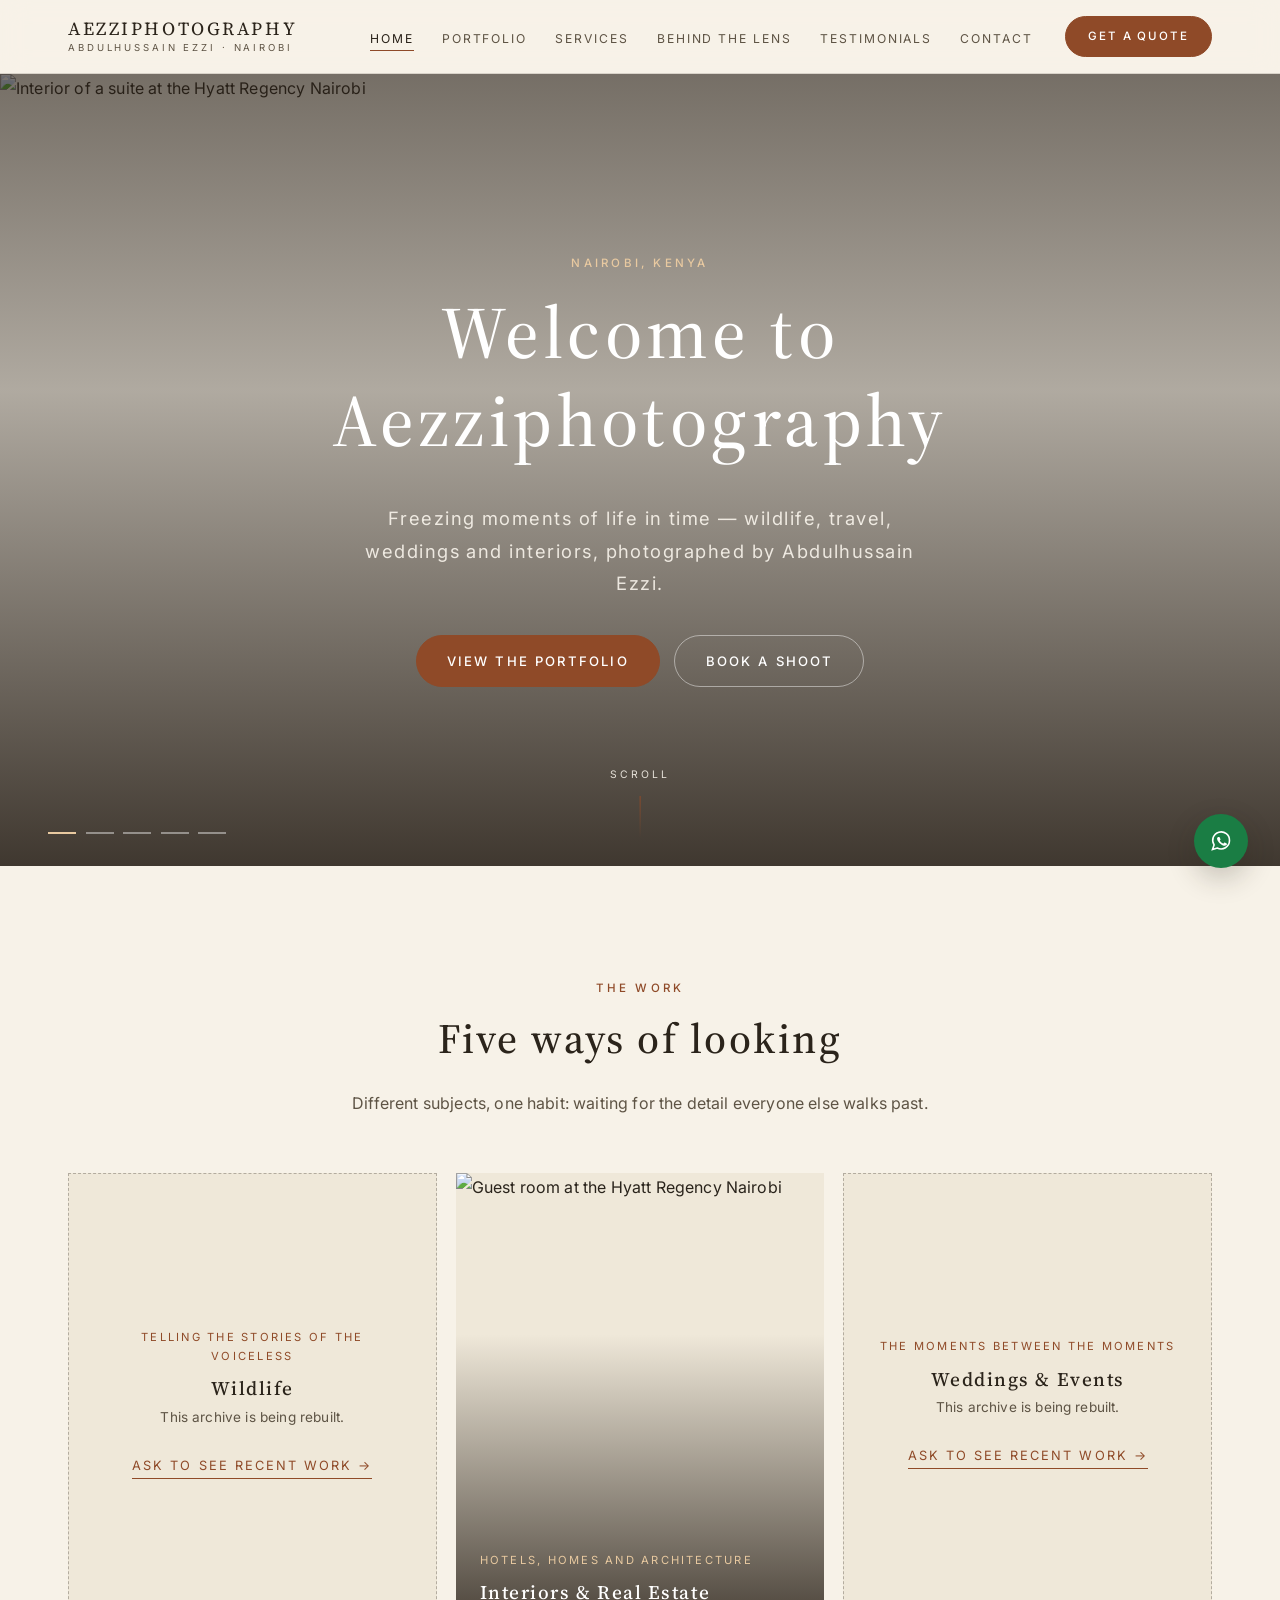
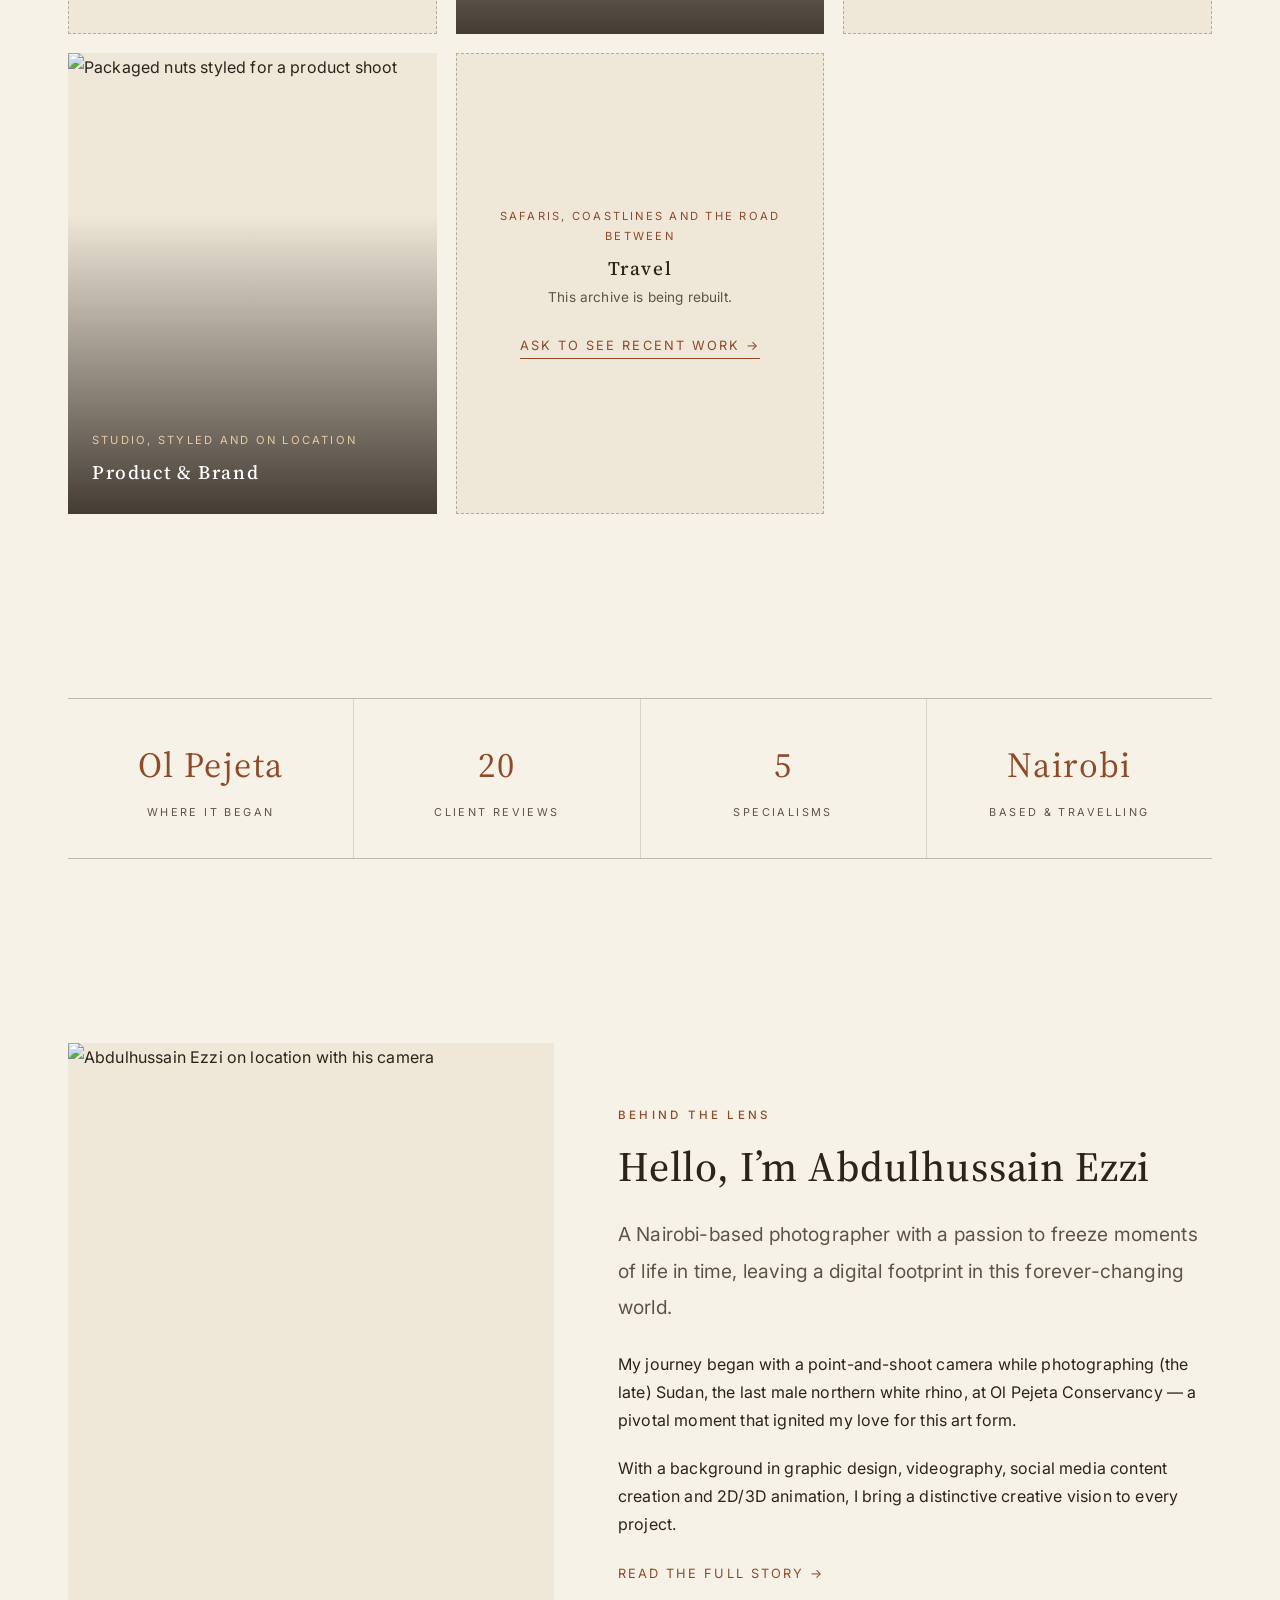
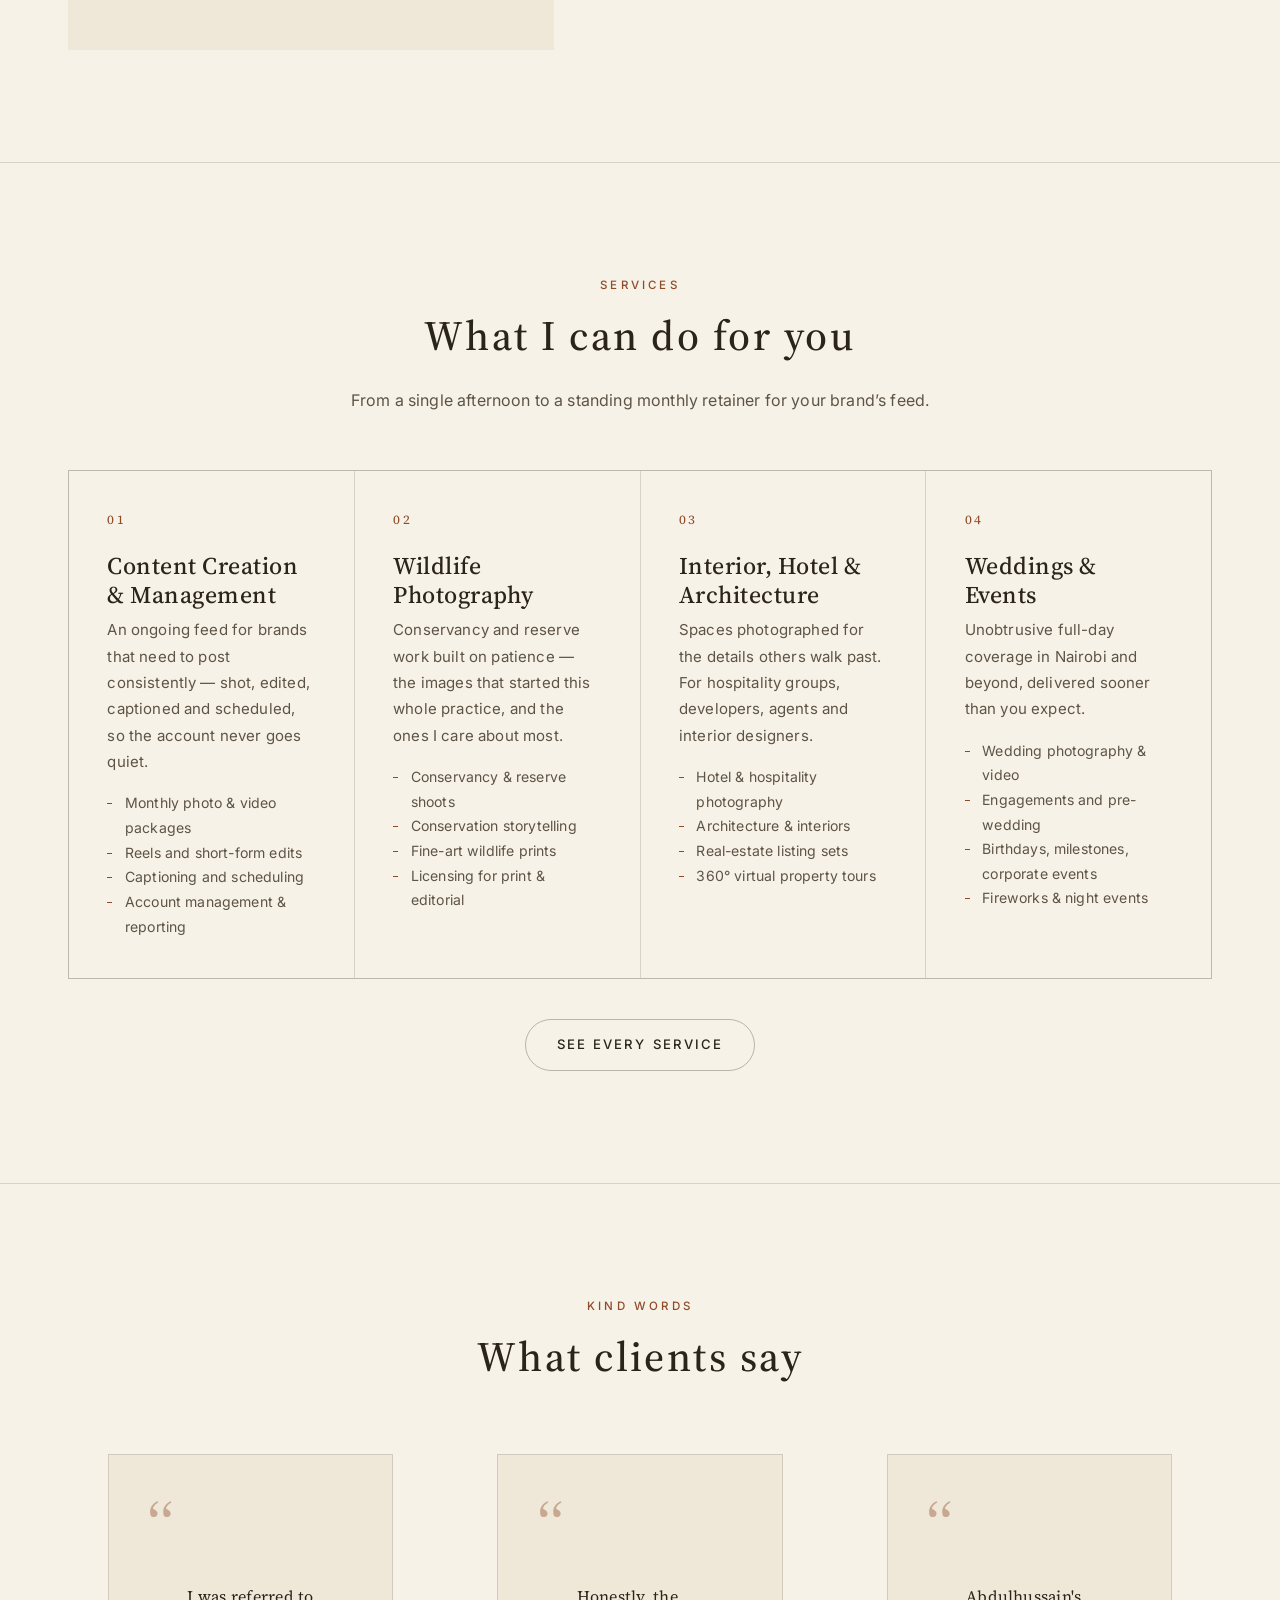
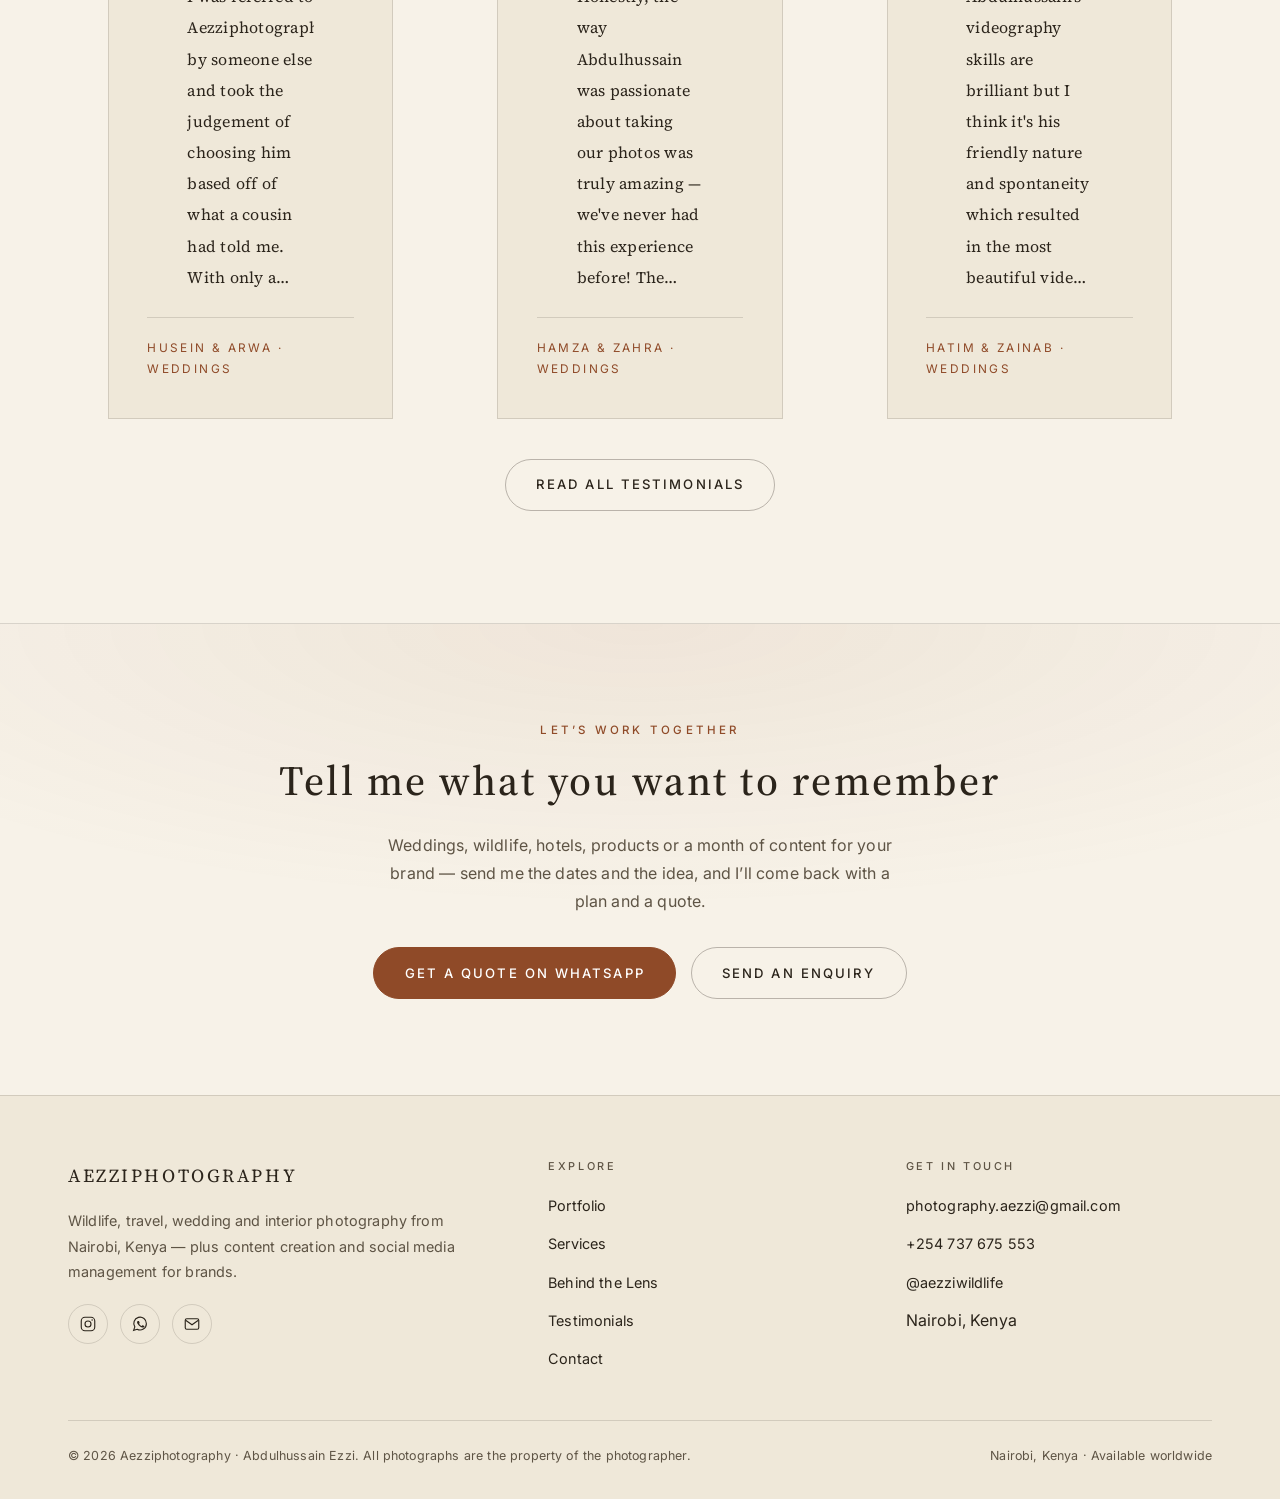
==== commit c8cde73a: "Reskin the site in a light, earthy savanna palette Replaces the dark theme with a warm light one: sa" ====
--- a/index.html
+++ b/index.html
@@ -3,8 +3,8 @@
 <head>
   <meta charset="utf-8">
   <meta name="viewport" content="width=device-width, initial-scale=1">
-  <meta name="theme-color" content="#0d0e10">
-  <link rel="icon" href="data:image/svg+xml,<svg xmlns='http://www.w3.org/2000/svg' viewBox='0 0 32 32'><rect width='32' height='32' fill='%230d0e10'/><text x='16' y='23' font-family='Georgia,serif' font-size='19' fill='%23c8a06a' text-anchor='middle'>A</text></svg>">
+  <meta name="theme-color" content="#f7f2e8">
+  <link rel="icon" href="data:image/svg+xml,<svg xmlns='http://www.w3.org/2000/svg' viewBox='0 0 32 32'><rect width='32' height='32' fill='%23f7f2e8'/><text x='16' y='23' font-family='Georgia,serif' font-size='19' fill='%238f4a28' text-anchor='middle'>A</text></svg>">
   <link rel="preconnect" href="https://fonts.googleapis.com">
   <link rel="preconnect" href="https://fonts.gstatic.com" crossorigin>
   <link href="https://fonts.googleapis.com/css2?family=Inter:wght@400;500&family=Source+Serif+4:opsz,wght@8..60,400;8..60,500;8..60,600&display=swap" rel="stylesheet">
--- a/assets/css/styles.css
+++ b/assets/css/styles.css
@@ -5,16 +5,27 @@
 
 /* --------------------------------------------------------------- Tokens -- */
 :root {
-  --bg:            #0d0e10;
-  --bg-elev:       #15171a;
-  --bg-elev-2:     #1c1f23;
-  --text:          #ece9e4;
-  --muted:         #9c968d;
-  --line:          rgba(236, 233, 228, 0.13);
-  --line-strong:   rgba(236, 233, 228, 0.28);
-  --accent:        #c8a06a;
-  --accent-bright: #e0bc8a;
-  --accent-dim:    rgba(200, 160, 106, 0.14);
+  /* Savanna earth: sand page, clay surfaces, bark text, terracotta accent.
+     Warm enough that wildlife and interior photographs sit in it rather than
+     on it. Every pairing below clears WCAG AA on all three surfaces. */
+  --bg:            #f7f2e8;  /* sand      */
+  --bg-elev:       #efe8d9;  /* dry clay  */
+  --bg-elev-2:     #e4dac6;  /* deep clay */
+  --text:          #2b241b;  /* bark      */
+  --muted:         #5e5445;  /* warm stone */
+  --line:          rgba(43, 36, 27, 0.15);
+  --line-strong:   rgba(43, 36, 27, 0.3);
+  --accent:        #8f4a28;  /* terracotta */
+  --accent-bright: #73391e;  /* burnt umber, for hover */
+  --accent-dim:    rgba(143, 74, 40, 0.1);
+  --on-accent:     #ffffff;
+
+  /* Anything sitting on a photograph stays light whatever the page does:
+     the hero, category tiles and the lightbox all keep a warm dark scrim. */
+  --on-photo:        #ffffff;
+  --on-photo-muted:  rgba(255, 250, 242, 0.85);
+  --on-photo-accent: #e8c9a0;  /* lit sand */
+  --scrim:           38, 30, 22;
 
   --font-display: "Source Serif 4", "Iowan Old Style", Georgia, "Times New Roman", serif;
   --font-body:    "Inter", -apple-system, BlinkMacSystemFont, "Segoe UI", Roboto, Helvetica, Arial, sans-serif;
@@ -71,7 +82,7 @@
 p { margin: 0 0 1.25em; }
 p:last-child { margin-bottom: 0; }
 
-::selection { background: var(--accent); color: #12100c; }
+::selection { background: var(--accent); color: var(--on-accent); }
 
 :focus-visible {
   outline: 2px solid var(--accent-bright);
@@ -109,7 +120,7 @@
   z-index: 200;
   padding: 0.7rem 1.25rem;
   background: var(--accent);
-  color: #12100c;
+  color: var(--on-accent);
   font-size: 0.85rem;
   letter-spacing: 0.08em;
   text-transform: uppercase;
@@ -171,10 +182,14 @@
 
 .btn--solid {
   --btn-bg: var(--accent);
-  --btn-fg: #12100c;
+  --btn-fg: var(--on-accent);
   --btn-bd: var(--accent);
 }
-.btn--solid:hover { --btn-bg: var(--accent-bright); --btn-bd: var(--accent-bright); --btn-fg: #12100c; color: #12100c; }
+.btn--solid:hover {
+  --btn-bg: var(--accent-bright);
+  --btn-bd: var(--accent-bright);
+  color: var(--on-accent);
+}
 
 .btn--block { width: 100%; }
 
@@ -380,15 +395,26 @@
   inset: 0;
   z-index: -1;
   background:
-    linear-gradient(180deg, rgba(13, 14, 16, 0.72) 0%, rgba(13, 14, 16, 0.42) 40%, rgba(13, 14, 16, 0.92) 100%);
+    linear-gradient(180deg, rgba(var(--scrim), 0.62) 0%, rgba(var(--scrim), 0.34) 40%, rgba(var(--scrim), 0.88) 100%);
 }
 
 .hero__content {
   position: relative;
+  color: var(--on-photo);
   text-align: center;
   padding: clamp(4rem, 12vw, 8rem) var(--gutter);
   max-width: 900px;
 }
+
+.hero__content .eyebrow { color: var(--on-photo-accent); }
+
+.hero .btn {
+  --btn-fg: var(--on-photo);
+  --btn-bd: rgba(255, 255, 255, 0.45);
+}
+.hero .btn:hover { --btn-bd: var(--on-photo-accent); color: var(--on-photo-accent); }
+.hero .btn--solid { --btn-fg: var(--on-accent); --btn-bd: var(--accent); }
+.hero .btn--solid:hover { color: var(--on-accent); }
 
 .hero__title {
   font-size: clamp(2.4rem, 7vw, 4.6rem);
@@ -398,7 +424,7 @@
 }
 
 .hero__sub {
-  color: rgba(236, 233, 228, 0.82);
+  color: var(--on-photo-muted);
   font-size: clamp(1rem, 1.8vw, 1.15rem);
   letter-spacing: 0.08em;
   max-width: 46ch;
@@ -414,7 +440,7 @@
   font-size: 0.65rem;
   letter-spacing: 0.3em;
   text-transform: uppercase;
-  color: var(--muted);
+  color: var(--on-photo-muted);
   display: flex;
   flex-direction: column;
   align-items: center;
@@ -446,11 +472,11 @@
   width: 28px; height: 2px;
   padding: 0;
   border: 0;
-  background: rgba(236, 233, 228, 0.28);
+  background: rgba(255, 255, 255, 0.42);
   cursor: pointer;
   transition: background 0.3s var(--ease);
 }
-.slideshow__dot.is-active { background: var(--accent); }
+.slideshow__dot.is-active { background: var(--on-photo-accent); }
 
 /* --------------------------------------------------------- Page header -- */
 .page-head {
@@ -561,10 +587,11 @@
   content: "";
   position: absolute;
   inset: 0;
-  background: linear-gradient(180deg, transparent 35%, rgba(13, 14, 16, 0.85) 100%);
+  background: linear-gradient(180deg, transparent 35%, rgba(var(--scrim), 0.85) 100%);
 }
 .cat__label {
   position: absolute;
+  color: var(--on-photo);
   left: 0; right: 0; bottom: 0;
   z-index: 1;
   padding: 1.5rem;
@@ -582,11 +609,12 @@
   font-size: 0.7rem;
   letter-spacing: 0.2em;
   text-transform: uppercase;
-  color: var(--accent);
+  color: var(--on-photo-accent);
 }
 
 /* Placeholder tile used where the archive has no photograph yet. */
 .cat--empty {
+  color: var(--text);
   display: grid;
   place-items: center;
   border: 1px dashed var(--line-strong);
@@ -594,6 +622,8 @@
   padding: 2rem;
 }
 .cat--empty::after { display: none; }
+.cat--empty .cat__label { color: var(--text); }
+.cat--empty .cat__label span { color: var(--accent); }
 .cat--empty p { color: var(--muted); font-size: 0.85rem; margin: 0 0 1.25rem; }
 .cat--empty:hover { border-color: var(--accent); }
 .cat--empty .link-arrow { background-size: 100% 1px; }
@@ -671,7 +701,7 @@
   content: "";
   position: absolute;
   inset: 0;
-  background: rgba(13, 14, 16, 0.25);
+  background: rgba(var(--scrim), 0.18);
   opacity: 0;
   transition: opacity 0.35s var(--ease);
   pointer-events: none;
@@ -685,7 +715,8 @@
   z-index: 200;
   display: grid;
   place-items: center;
-  background: rgba(8, 9, 10, 0.96);
+  background: rgba(24, 19, 14, 0.97);
+  color: var(--on-photo);
   backdrop-filter: blur(6px);
   -webkit-backdrop-filter: blur(6px);
   opacity: 0;
@@ -713,7 +744,7 @@
   font-size: 0.78rem;
   letter-spacing: 0.16em;
   text-transform: uppercase;
-  color: var(--muted);
+  color: var(--on-photo-muted);
 }
 
 .lightbox__btn {
@@ -721,14 +752,14 @@
   display: grid;
   place-items: center;
   width: 52px; height: 52px;
-  background: rgba(21, 23, 26, 0.7);
-  border: 1px solid var(--line);
+  background: rgba(38, 30, 22, 0.72);
+  border: 1px solid rgba(255, 255, 255, 0.22);
   border-radius: 50%;
-  color: var(--text);
+  color: var(--on-photo);
   cursor: pointer;
   transition: background 0.25s var(--ease), border-color 0.25s var(--ease);
 }
-.lightbox__btn:hover { background: var(--bg-elev-2); border-color: var(--accent); }
+.lightbox__btn:hover { background: rgba(60, 47, 34, 0.92); border-color: var(--on-photo-accent); }
 .lightbox__btn--close { top: 1.25rem; right: 1.25rem; }
 .lightbox__btn--prev  { left: 1.25rem;  top: 50%; translate: 0 -50%; }
 .lightbox__btn--next  { right: 1.25rem; top: 50%; translate: 0 -50%; }
@@ -778,7 +809,7 @@
   font-size: 4.5rem;
   line-height: 1;
   color: var(--accent);
-  opacity: 0.35;
+  opacity: 0.4;
   display: block;
   margin-bottom: 0.25rem;
 }
@@ -788,7 +819,7 @@
   font-size: 1rem;
   line-height: 1.95;
   letter-spacing: 0.015em;
-  color: rgba(236, 233, 228, 0.9);
+  color: var(--text);
 }
 
 .quote__cite {
@@ -894,7 +925,7 @@
   outline: none;
 }
 .field input::placeholder,
-.field textarea::placeholder { color: rgba(156, 150, 141, 0.65); }
+.field textarea::placeholder { color: #8b8170; }
 
 .field select {
   appearance: none;
@@ -915,7 +946,9 @@
   background: var(--bg-elev);
 }
 .form__status[hidden] { display: none; }
-.form__status.is-error { border-color: #a4553a; color: #e5a48c; }
+/* Oxblood, kept clearly redder than the terracotta accent so an error never
+   reads as brand colour. */
+.form__status.is-error { border-color: #a8503c; color: #7b1d14; }
 .form__status.is-ok { border-color: var(--accent); color: var(--accent-bright); }
 
 /* Honeypot — hidden from people, visible to naive bots. */
@@ -927,7 +960,7 @@
   padding-block: clamp(3.5rem, 8vw, 6rem);
   border-top: 1px solid var(--line);
   background:
-    radial-gradient(120% 100% at 50% 0%, rgba(200, 160, 106, 0.09), transparent 60%),
+    radial-gradient(120% 100% at 50% 0%, rgba(143, 74, 40, 0.08), transparent 60%),
     var(--bg);
 }
 .cta h2 { letter-spacing: 0.06em; }
@@ -994,12 +1027,12 @@
   place-items: center;
   width: 54px; height: 54px;
   border-radius: 50%;
-  background: #1f8a4c;
+  background: #1a7d44;
   color: #fff;
-  box-shadow: 0 10px 30px rgba(0, 0, 0, 0.45);
+  box-shadow: 0 10px 28px rgba(43, 36, 27, 0.24);
   transition: transform 0.25s var(--ease), background 0.25s var(--ease);
 }
-.fab:hover { transform: translateY(-3px) scale(1.05); background: #24a25a; }
+.fab:hover { transform: translateY(-3px) scale(1.05); background: #1f9152; }
 
 /* ------------------------------------------------------- Scroll reveal -- */
 .reveal {
